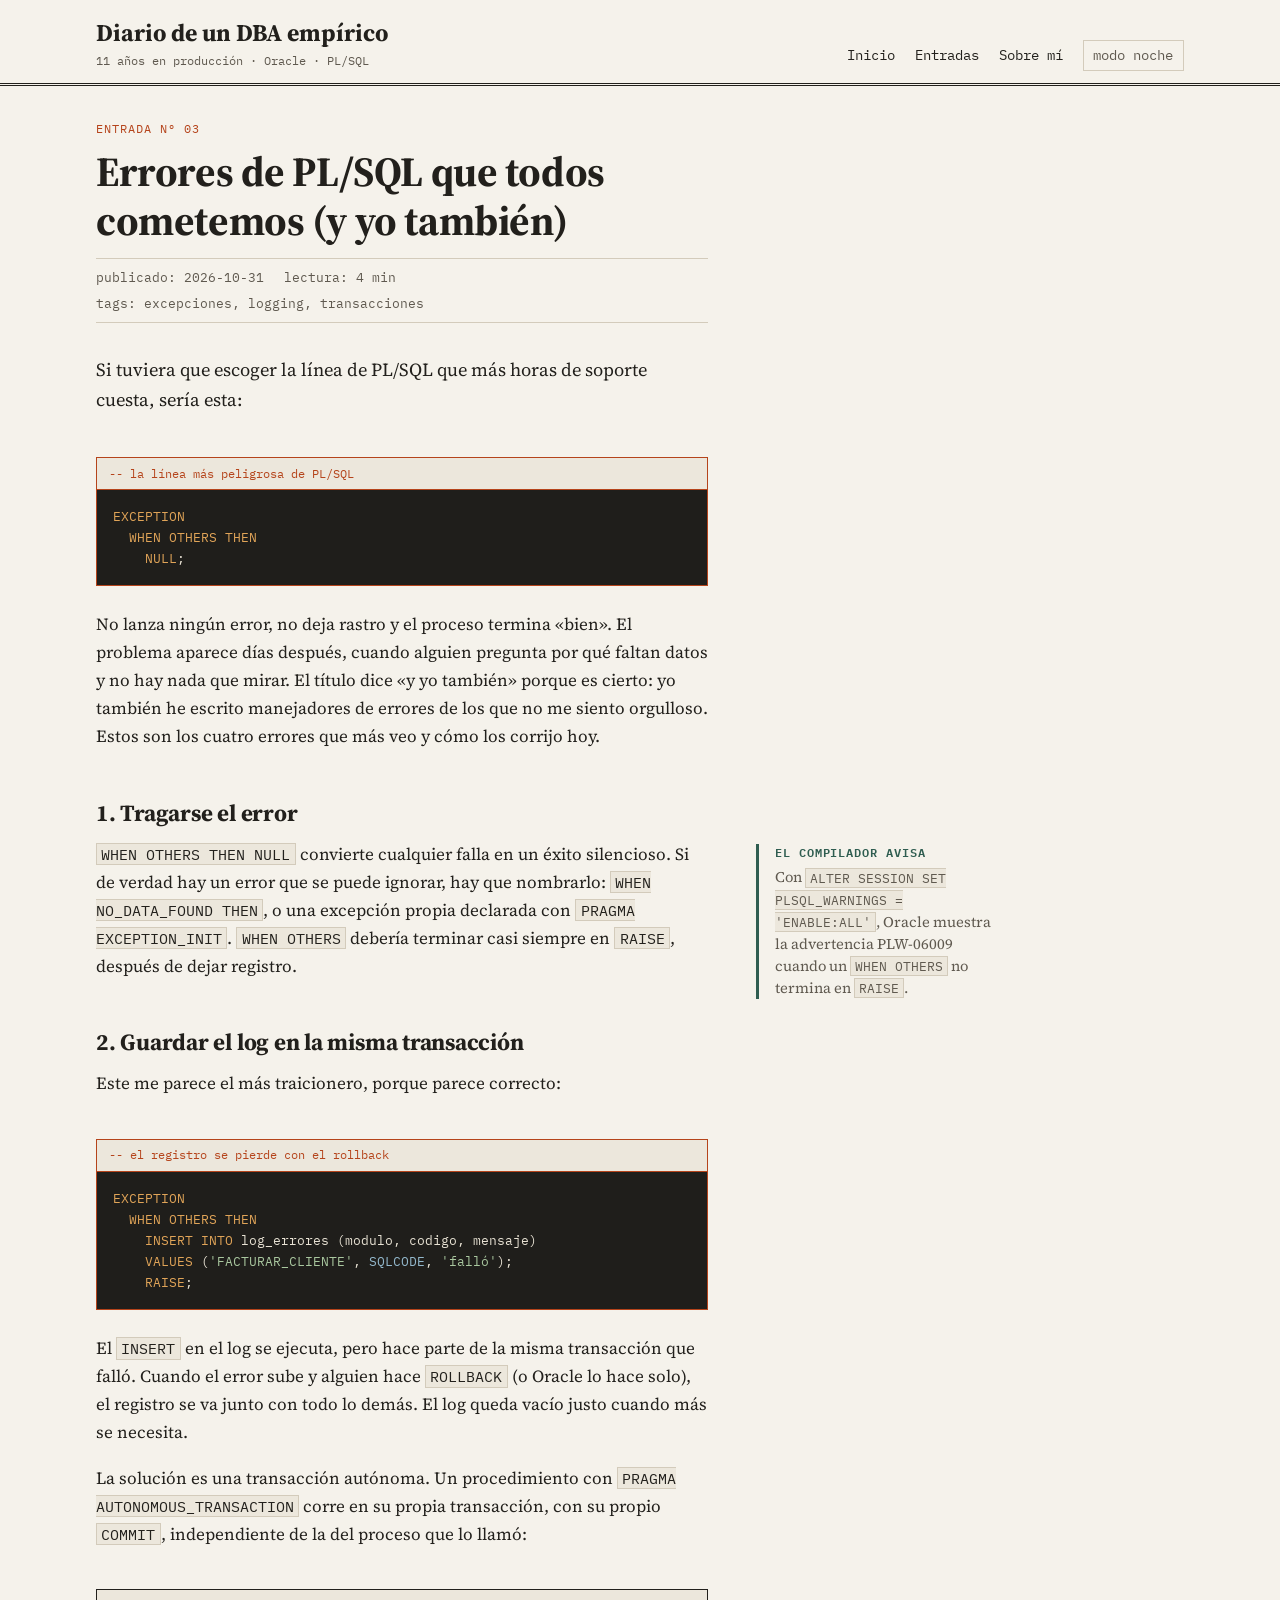
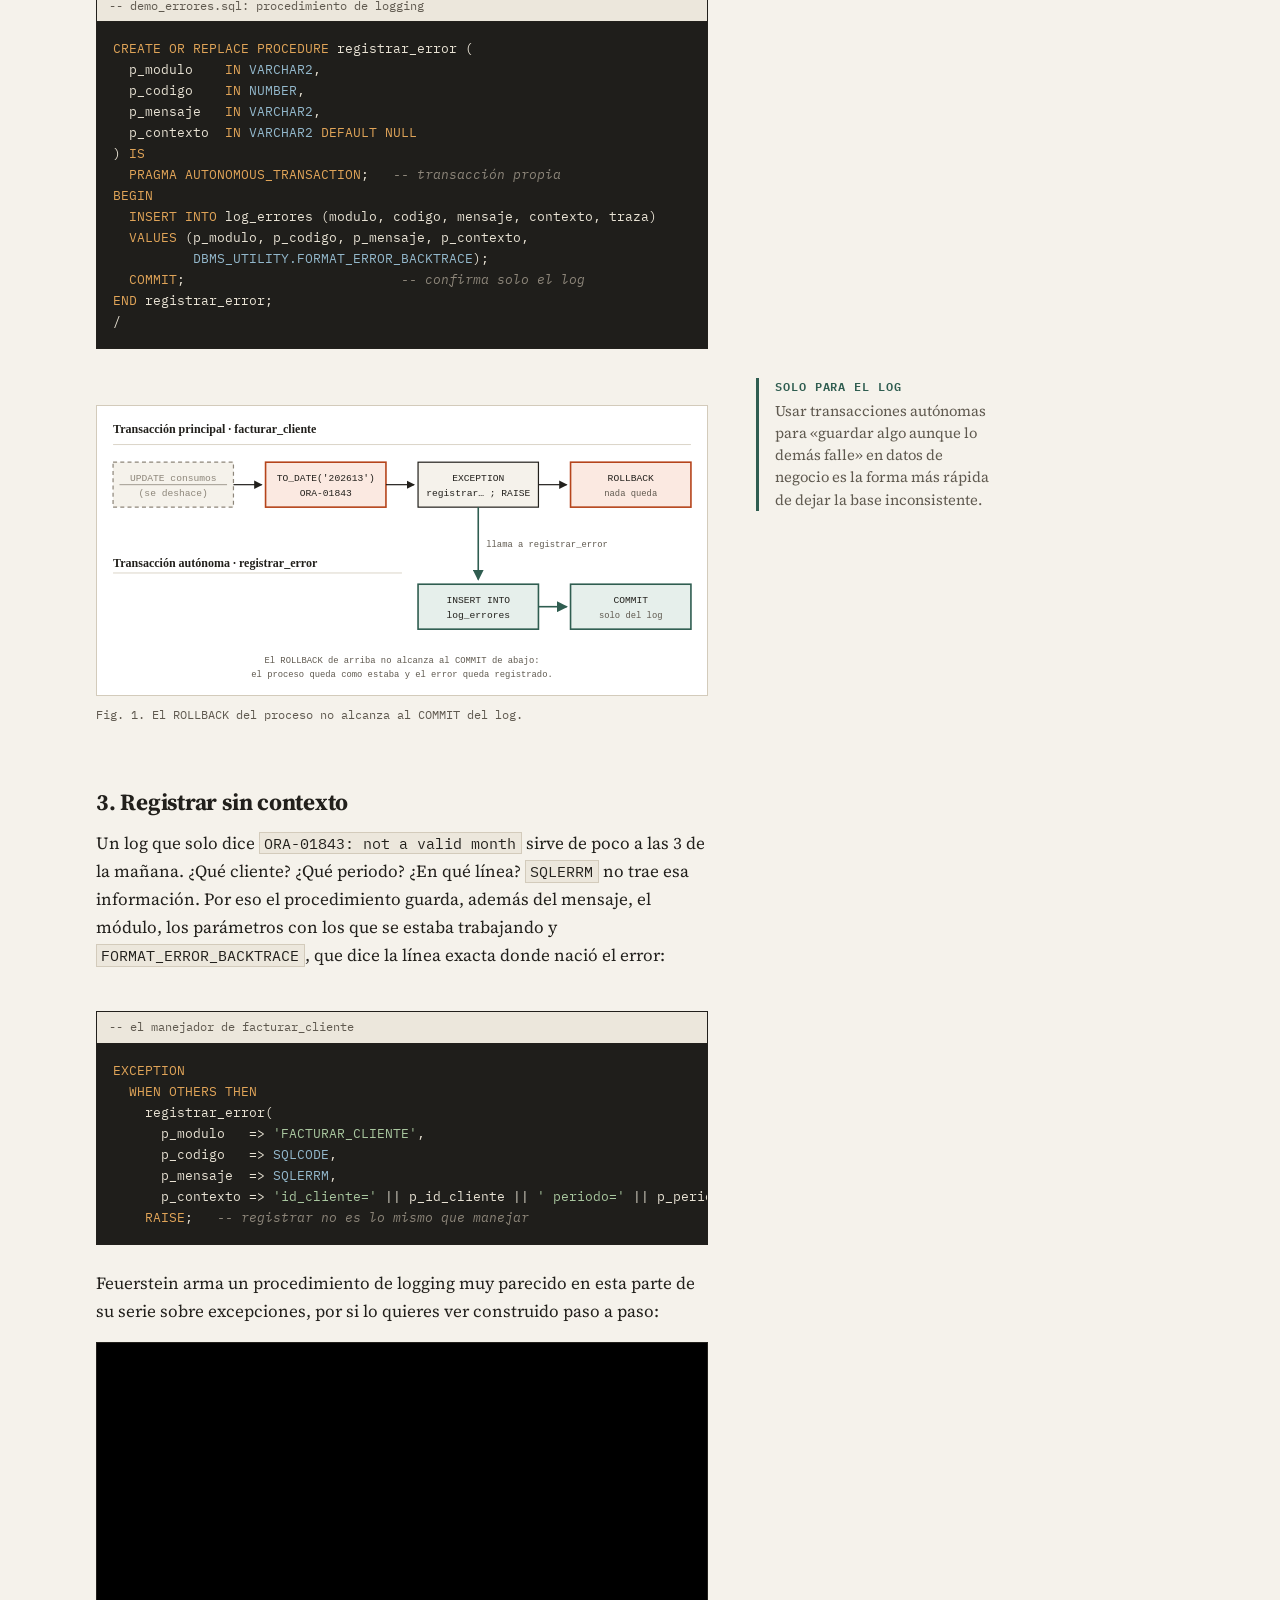
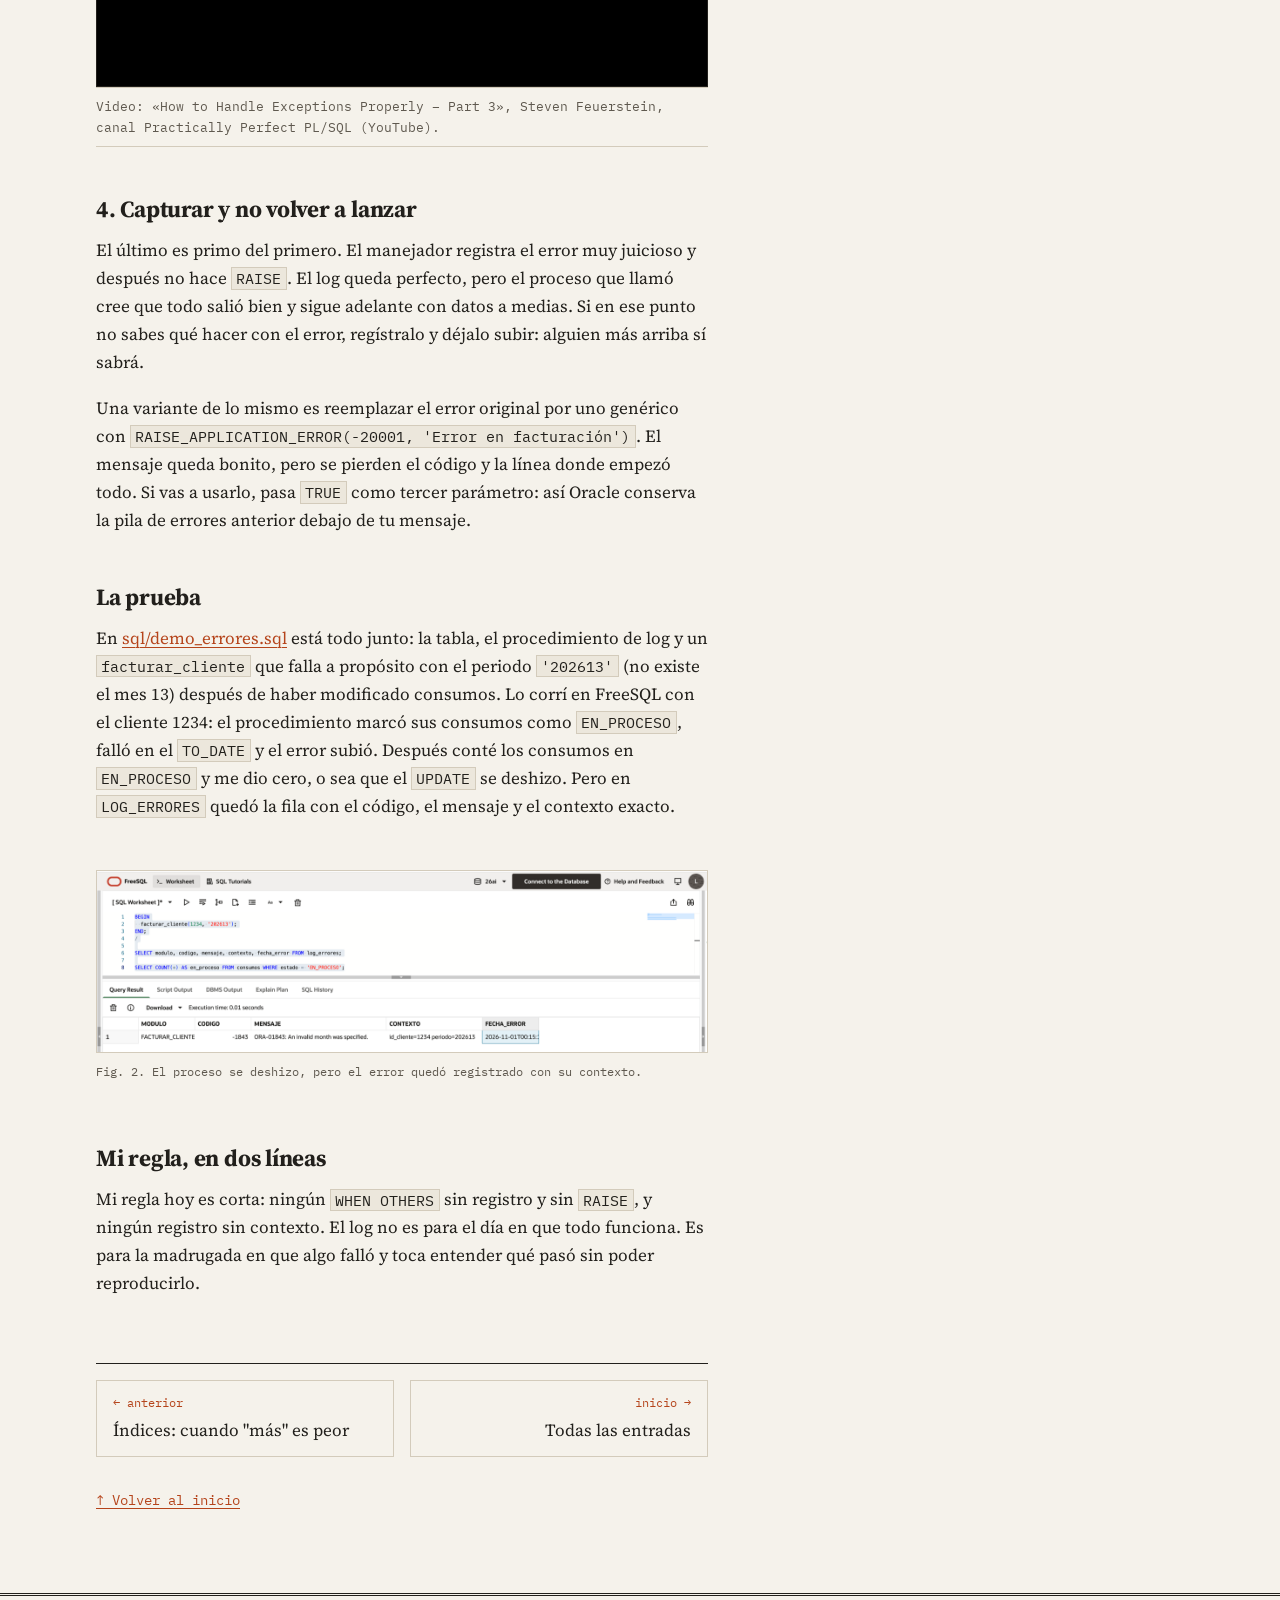
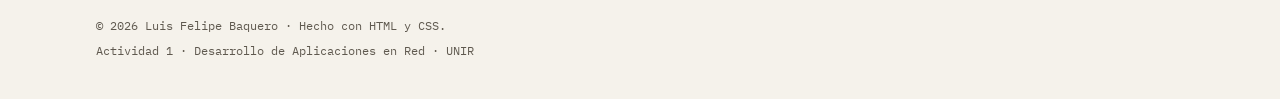
==== posts/errores-plsql.html @ 62eec266 "Blog "Diario de un DBA empírico" (Actividad 1, UNIR) Sitio estático en HTML5 y CSS3: inicio, sobre m" ====
<!DOCTYPE html>
<html lang="es">
<head>
  <meta charset="UTF-8">
  <meta name="viewport" content="width=device-width, initial-scale=1">
  <title>Errores de PL/SQL que todos cometemos (y yo también) | Diario de un DBA empírico</title>
  <meta name="description" content="Excepciones, WHEN OTHERS y cómo dejar registro de lo que falló.">

  <!-- Favicon: iniciales FB -->
  <link rel="icon" href="../img/favicon.svg" type="image/svg+xml">
  <link rel="apple-touch-icon" href="../img/apple-touch-icon.png">

  <!-- Tipografías -->
  <link rel="preconnect" href="https://fonts.googleapis.com">
  <link rel="preconnect" href="https://fonts.gstatic.com" crossorigin>
  <link rel="stylesheet" href="https://fonts.googleapis.com/css2?family=IBM+Plex+Mono:wght@400;500;600&amp;family=Source+Serif+4:ital,opsz,wght@0,8..60,400;0,8..60,700;1,8..60,400&amp;display=swap">

  <link rel="stylesheet" href="../css/styles.css">
  <script src="../js/main.js"></script>
</head>
<body>
  <a class="saltar" href="#contenido">Saltar al contenido</a>

  <header class="sitio-cabecera">
    <div class="contenedor">
      <a class="marca" href="../index.html">
        <span class="marca-nombre">Diario de un DBA empírico</span>
        <span class="marca-sub">11 años en producción · Oracle · PL/SQL</span>
      </a>
      <nav class="menu" aria-label="Menú principal">
        <ul>
          <li><a href="../index.html">Inicio</a></li>
          <li><a href="../index.html#entradas">Entradas</a></li>
          <li><a href="../about.html">Sobre mí</a></li>
          <li><button class="btn-tema" type="button">modo noche</button></li>
        </ul>
      </nav>
    </div>
  </header>

  <main id="contenido" class="contenedor">
    <article class="entrada">
      <header class="entrada-cabecera">
        <span class="antetitulo">Entrada Nº 03</span>
        <h1>Errores de PL/SQL que todos cometemos (y yo también)</h1>
        <p class="entrada-meta">
          <span>publicado: 2026-10-31</span>
          <span>lectura: 4 min</span>
          <span>tags: excepciones, logging, transacciones</span>
        </p>
      </header>

      <div class="entrada-cuerpo">
        <p>Si tuviera que escoger la línea de PL/SQL que más horas de soporte cuesta, sería esta:</p>

        <div class="codigo codigo--mal">
          <div class="codigo-titulo">-- la línea más peligrosa de PL/SQL</div>
<pre><code><span class="kw">EXCEPTION</span>
  <span class="kw">WHEN OTHERS THEN</span>
    <span class="kw">NULL</span>;</code></pre>
        </div>

        <!-- REVISAR (Felipe): el "y yo también" del título es tuyo. Si tienes un caso propio que puedas contar, este es el lugar. -->
        <p>No lanza ningún error, no deja rastro y el proceso termina «bien». El problema aparece días después, cuando alguien pregunta por qué faltan datos y no hay nada que mirar. El título dice «y yo también» porque es cierto: yo también he escrito manejadores de errores de los que no me siento orgulloso. Estos son los cuatro errores que más veo y cómo los corrijo hoy.</p>

        <h2>1. Tragarse el error</h2>
        <p><code>WHEN OTHERS THEN NULL</code> convierte cualquier falla en un éxito silencioso. Si de verdad hay un error que se puede ignorar, hay que nombrarlo: <code>WHEN NO_DATA_FOUND THEN</code>, o una excepción propia declarada con <code>PRAGMA EXCEPTION_INIT</code>. <code>WHEN OTHERS</code> debería terminar casi siempre en <code>RAISE</code>, después de dejar registro.</p>

        <aside class="nota-margen">
          <strong>El compilador avisa</strong>
          Con <code>ALTER SESSION SET PLSQL_WARNINGS = 'ENABLE:ALL'</code>, Oracle muestra la advertencia PLW-06009 cuando un <code>WHEN OTHERS</code> no termina en <code>RAISE</code>.
        </aside>

        <h2>2. Guardar el log en la misma transacción</h2>
        <p>Este me parece el más traicionero, porque parece correcto:</p>

        <div class="codigo codigo--mal">
          <div class="codigo-titulo">-- el registro se pierde con el rollback</div>
<pre><code><span class="kw">EXCEPTION</span>
  <span class="kw">WHEN OTHERS THEN</span>
    <span class="kw">INSERT INTO</span> log_errores (modulo, codigo, mensaje)
    <span class="kw">VALUES</span> (<span class="str">'FACTURAR_CLIENTE'</span>, <span class="fn">SQLCODE</span>, <span class="str">'falló'</span>);
    <span class="kw">RAISE</span>;</code></pre>
        </div>

        <p>El <code>INSERT</code> en el log se ejecuta, pero hace parte de la misma transacción que falló. Cuando el error sube y alguien hace <code>ROLLBACK</code> (o Oracle lo hace solo), el registro se va junto con todo lo demás. El log queda vacío justo cuando más se necesita.</p>

        <p>La solución es una transacción autónoma. Un procedimiento con <code>PRAGMA AUTONOMOUS_TRANSACTION</code> corre en su propia transacción, con su propio <code>COMMIT</code>, independiente de la del proceso que lo llamó:</p>

        <div class="codigo">
          <div class="codigo-titulo">-- demo_errores.sql: procedimiento de logging</div>
<pre><code><span class="kw">CREATE OR REPLACE PROCEDURE</span> registrar_error (
  p_modulo    <span class="kw">IN</span> <span class="fn">VARCHAR2</span>,
  p_codigo    <span class="kw">IN</span> <span class="fn">NUMBER</span>,
  p_mensaje   <span class="kw">IN</span> <span class="fn">VARCHAR2</span>,
  p_contexto  <span class="kw">IN</span> <span class="fn">VARCHAR2</span> <span class="kw">DEFAULT NULL</span>
) <span class="kw">IS</span>
  <span class="kw">PRAGMA AUTONOMOUS_TRANSACTION</span>;   <span class="com">-- transacción propia</span>
<span class="kw">BEGIN</span>
  <span class="kw">INSERT INTO</span> log_errores (modulo, codigo, mensaje, contexto, traza)
  <span class="kw">VALUES</span> (p_modulo, p_codigo, p_mensaje, p_contexto,
          <span class="fn">DBMS_UTILITY.FORMAT_ERROR_BACKTRACE</span>);
  <span class="kw">COMMIT</span>;                           <span class="com">-- confirma solo el log</span>
<span class="kw">END</span> registrar_error;
/</code></pre>
        </div>

        <figure>
          <img src="../img/transaccion-autonoma.svg" alt="Diagrama: la transacción principal hace un UPDATE, falla con ORA-01843 y se deshace; antes llama a registrar_error, que corre en una transacción autónoma, inserta en LOG_ERRORES y hace COMMIT." width="760" height="360">
          <figcaption>Fig. 1. El ROLLBACK del proceso no alcanza al COMMIT del log.</figcaption>
        </figure>

        <aside class="nota-margen">
          <strong>Solo para el log</strong>
          Usar transacciones autónomas para «guardar algo aunque lo demás falle» en datos de negocio es la forma más rápida de dejar la base inconsistente.
        </aside>

        <h2>3. Registrar sin contexto</h2>
        <p>Un log que solo dice <code>ORA-01843: not a valid month</code> sirve de poco a las 3 de la mañana. ¿Qué cliente? ¿Qué periodo? ¿En qué línea? <code>SQLERRM</code> no trae esa información. Por eso el procedimiento guarda, además del mensaje, el módulo, los parámetros con los que se estaba trabajando y <code>FORMAT_ERROR_BACKTRACE</code>, que dice la línea exacta donde nació el error:</p>

        <div class="codigo">
          <div class="codigo-titulo">-- el manejador de facturar_cliente</div>
<pre><code><span class="kw">EXCEPTION</span>
  <span class="kw">WHEN OTHERS THEN</span>
    registrar_error(
      p_modulo   =&gt; <span class="str">'FACTURAR_CLIENTE'</span>,
      p_codigo   =&gt; <span class="fn">SQLCODE</span>,
      p_mensaje  =&gt; <span class="fn">SQLERRM</span>,
      p_contexto =&gt; <span class="str">'id_cliente='</span> || p_id_cliente || <span class="str">' periodo='</span> || p_periodo);
    <span class="kw">RAISE</span>;   <span class="com">-- registrar no es lo mismo que manejar</span></code></pre>
        </div>

        <p>Feuerstein arma un procedimiento de logging muy parecido en esta parte de su serie sobre excepciones, por si lo quieres ver construido paso a paso:</p>
        <div class="video">
          <iframe src="https://www.youtube-nocookie.com/embed/ge46-ys9gDk" title="How to Handle Exceptions Properly, Part 3, de Steven Feuerstein" loading="lazy" allow="accelerometer; clipboard-write; encrypted-media; gyroscope; picture-in-picture; web-share" referrerpolicy="strict-origin-when-cross-origin" allowfullscreen></iframe>
        </div>
        <p class="entrada-meta">Video: «How to Handle Exceptions Properly – Part 3», Steven Feuerstein, canal Practically Perfect PL/SQL (YouTube).</p>

        <h2>4. Capturar y no volver a lanzar</h2>
        <p>El último es primo del primero. El manejador registra el error muy juicioso y después no hace <code>RAISE</code>. El log queda perfecto, pero el proceso que llamó cree que todo salió bien y sigue adelante con datos a medias. Si en ese punto no sabes qué hacer con el error, regístralo y déjalo subir: alguien más arriba sí sabrá.</p>

        <p>Una variante de lo mismo es reemplazar el error original por uno genérico con <code>RAISE_APPLICATION_ERROR(-20001, 'Error en facturación')</code>. El mensaje queda bonito, pero se pierden el código y la línea donde empezó todo. Si vas a usarlo, pasa <code>TRUE</code> como tercer parámetro: así Oracle conserva la pila de errores anterior debajo de tu mensaje.</p>

        <h2>La prueba</h2>
        <p>En <a href="../sql/demo_errores.sql">sql/demo_errores.sql</a> está todo junto: la tabla, el procedimiento de log y un <code>facturar_cliente</code> que falla a propósito con el periodo <code>'202613'</code> (no existe el mes 13) después de haber modificado consumos. Lo corrí en FreeSQL con el cliente 1234: el procedimiento marcó sus consumos como <code>EN_PROCESO</code>, falló en el <code>TO_DATE</code> y el error subió. Después conté los consumos en <code>EN_PROCESO</code> y me dio cero, o sea que el <code>UPDATE</code> se deshizo. Pero en <code>LOG_ERRORES</code> quedó la fila con el código, el mensaje y el contexto exacto.</p>

        <figure>
          <img src="../img/log-errores.png" alt="Pantallazo de Oracle FreeSQL: tras ejecutar facturar_cliente(1234, '202613'), la tabla LOG_ERRORES muestra el módulo FACTURAR_CLIENTE, el código -1843, el mensaje ORA-01843 de mes no válido y el contexto id_cliente=1234 periodo=202613." width="1400" height="416" loading="lazy">
          <figcaption>Fig. 2. El proceso se deshizo, pero el error quedó registrado con su contexto.</figcaption>
        </figure>


        <h2>Mi regla, en dos líneas</h2>
        <!-- REVISAR (Felipe): ajusta con tu propia regla. -->
        <p>Mi regla hoy es corta: ningún <code>WHEN OTHERS</code> sin registro y sin <code>RAISE</code>, y ningún registro sin contexto. El log no es para el día en que todo funciona. Es para la madrugada en que algo falló y toca entender qué pasó sin poder reproducirlo.</p>

      </div>

      <!-- Navegación entre entradas -->
      <nav class="entre-entradas" aria-label="Navegación entre entradas">
        <a class="anterior" href="indices-mas-es-peor.html"><small>← anterior</small>Índices: cuando "más" es peor</a>
        <a class="siguiente" href="../index.html"><small>inicio →</small>Todas las entradas</a>
      </nav>
      <p class="volver"><a href="../index.html">↑ Volver al inicio</a></p>
    </article>
  </main>

  <!-- PIE DE PÁGINA: componente compartido, definido en js/main.js -->
  <sitio-pie></sitio-pie>
</body>
</html>
---- css/styles.css ----
/* ==========================================================================
   Diario de un DBA empírico — hoja de estilos principal
   --------------------------------------------------------------------------
   Idea visual: un cuaderno de ingeniero. Papel cálido, tinta oscura y un
   único acento rojo "lápiz de corrección". Texto en serif para leer
   cómodo; datos (fechas, números, etiquetas) en monoespaciada, como si
   fueran líneas de un log.

   Orden del archivo:
     1. Variables (colores, tipografía, medidas)
     2. Modo oscuro
     3. Reset y base
     4. Cabecera y menú
     5. Portada (index): presentación y fichas de entradas
     6. Entrada (post): cabecera, cuerpo, notas al margen
     7. Código SQL y resaltado
     8. Figuras, tablas y video
     9. Navegación entre entradas
    10. Pie de página
    11. Utilidades y accesibilidad
    12. Pantallas medianas y grandes (móvil primero)
   ========================================================================== */


/* 1. VARIABLES ------------------------------------------------------------ */
:root {
  /* Colores del modo claro */
  --papel: #f5f2eb;          /* fondo general */
  --papel-2: #ece7dc;        /* fondo de cajas y notas */
  --tinta: #22201c;          /* texto principal */
  --tinta-suave: #5f594f;    /* texto secundario */
  --linea: #d3cbbb;          /* bordes y separadores */
  --acento: #b5441b;         /* rojo lápiz: enlaces y detalles */
  --acento-2: #2f5d50;       /* verde apagado: etiquetas */

  /* Bloques de código: siempre oscuros, como una terminal */
  --codigo-fondo: #1f1e1b;
  --codigo-texto: #e8e2d4;
  --tk-kw: #e0a458;          /* palabras clave: SELECT, BEGIN... */
  --tk-str: #a9c79f;         /* cadenas de texto */
  --tk-com: #8d867a;         /* comentarios */
  --tk-num: #e08f6f;         /* números */
  --tk-fn: #93b8cc;          /* funciones y tipos */

  /* Tipografía (Google Fonts, cargadas en cada HTML) */
  --f-texto: "Source Serif 4", Georgia, "Times New Roman", serif;
  --f-mono: "IBM Plex Mono", "Courier New", monospace;

  /* Medidas */
  --ancho-texto: 68ch;       /* largo de línea cómodo para leer */
  --ancho-sitio: 72rem;
  --gutter: 1rem;
}


/* 2. MODO OSCURO -----------------------------------------------------------
   Se activa solo si el sistema lo pide (prefers-color-scheme) o si el
   lector pulsa el botón "modo noche" (js/main.js pone data-theme).      */
@media (prefers-color-scheme: dark) {
  :root:not([data-theme="light"]) {
    --papel: #191816;
    --papel-2: #23211e;
    --tinta: #e6e1d6;
    --tinta-suave: #a59f92;
    --linea: #3b3833;
    --acento: #e2805a;
    --acento-2: #86b8a7;
    --codigo-fondo: #0f0f0e;
  }
}
:root[data-theme="dark"] {
  --papel: #191816;
  --papel-2: #23211e;
  --tinta: #e6e1d6;
  --tinta-suave: #a59f92;
  --linea: #3b3833;
  --acento: #e2805a;
  --acento-2: #86b8a7;
  --codigo-fondo: #0f0f0e;
}


/* 3. RESET Y BASE --------------------------------------------------------- */
*,
*::before,
*::after { box-sizing: border-box; }

html { -webkit-text-size-adjust: 100%; }

body {
  margin: 0;
  background: var(--papel);
  color: var(--tinta);
  font-family: var(--f-texto);
  font-size: 1.0625rem;      /* 17px: la serif se lee mejor un poco grande */
  line-height: 1.65;
}

img, svg, video, iframe { max-width: 100%; display: block; }

h1, h2, h3 {
  line-height: 1.2;
  font-weight: 700;
  letter-spacing: -0.01em;
  margin: 2rem 0 0.75rem;
}
h1 { font-size: 2rem; }
h2 { font-size: 1.45rem; }
h3 { font-size: 1.15rem; }

p { margin: 0 0 1.1rem; }

a {
  color: var(--acento);
  text-decoration-thickness: 1px;
  text-underline-offset: 3px;
}
a:hover { text-decoration-thickness: 2px; }

::selection { background: var(--acento); color: var(--papel); }

/* Contenedor centrado con margen lateral de 16px en móvil */
.contenedor {
  width: 100%;
  max-width: var(--ancho-sitio);
  margin: 0 auto;
  padding: 0 var(--gutter);
}


/* 4. CABECERA Y MENÚ -------------------------------------------------------
   Doble línea inferior, como el cabezote de un periódico viejo.          */
.sitio-cabecera {
  border-bottom: 3px double var(--tinta);
  padding: 1.25rem 0 0.75rem;
}

.sitio-cabecera .contenedor {
  display: flex;
  flex-direction: column;
  gap: 0.75rem;
}

.marca {
  color: var(--tinta);
  text-decoration: none;
  display: block;
}
.marca-nombre {
  display: block;
  font-size: 1.5rem;
  font-weight: 700;
  line-height: 1.1;
}
.marca-sub {
  display: block;
  font-family: var(--f-mono);
  font-size: 0.75rem;
  color: var(--tinta-suave);
  margin-top: 0.3rem;
}

.menu ul {
  list-style: none;
  margin: 0;
  padding: 0;
  display: flex;
  flex-wrap: wrap;
  align-items: center;
  gap: 0.25rem 1.25rem;
  font-family: var(--f-mono);
  font-size: 0.85rem;
}
.menu a {
  color: var(--tinta);
  text-decoration: none;
  padding: 0.25rem 0;
  border-bottom: 2px solid transparent;
}
.menu a:hover { border-bottom-color: var(--linea); }
/* Página actual: subrayado rojo (se marca con aria-current en el HTML) */
.menu a[aria-current="page"] { border-bottom-color: var(--acento); }

/* Botón de modo noche: texto, sin íconos */
.btn-tema {
  font: inherit;
  color: var(--tinta-suave);
  background: none;
  border: 1px solid var(--linea);
  padding: 0.2rem 0.6rem;
  cursor: pointer;
}
.btn-tema:hover { color: var(--tinta); border-color: var(--tinta-suave); }


/* 5. PORTADA ---------------------------------------------------------------- */
.presentacion {
  padding: 2.5rem 0 1.5rem;
  max-width: var(--ancho-texto);
}
.presentacion h1 { margin-top: 0; font-size: 2.1rem; }
.presentacion p { color: var(--tinta-suave); font-size: 1.1rem; }

/* Presentación con foto: en móvil la foto va debajo, pequeña;
   en pantallas medianas se pone a la derecha del texto (ver sección 12). */
.presentacion--foto { max-width: none; display: grid; gap: 1.5rem; }
.presentacion-texto { max-width: var(--ancho-texto); }
.retrato.retrato--inicio {
  display: block;
  max-width: 10rem;
  margin: 0;
  transform: rotate(2deg);
}
.retrato.retrato--inicio:hover { transform: rotate(0deg); }

/* Etiqueta pequeña en mono encima de títulos ("Entrada Nº 01", etc.) */
.antetitulo {
  display: block;
  font-family: var(--f-mono);
  font-size: 0.78rem;
  color: var(--acento);
  text-transform: uppercase;
  letter-spacing: 0.08em;
  margin-bottom: 0.5rem;
}

.seccion-titulo {
  font-family: var(--f-mono);
  font-size: 0.85rem;
  font-weight: 500;
  text-transform: uppercase;
  letter-spacing: 0.08em;
  color: var(--tinta-suave);
  border-top: 1px solid var(--tinta);
  padding-top: 0.6rem;
  margin: 2rem 0 1.25rem;
}

/* Fichas de entradas: inspiradas en las fichas de biblioteca.
   Esquinas rectas, borde fino y una franja superior con número y fecha. */
.fichas {
  list-style: none;
  margin: 0 0 3rem;
  padding: 0;
  display: grid;
  gap: 1.5rem;
}

.ficha {
  background: var(--papel);
  border: 1px solid var(--tinta);
  display: flex;
  flex-direction: column;
  transition: transform 0.15s ease, box-shadow 0.15s ease;
}
/* Al pasar el mouse la ficha "se levanta" del montón */
.ficha:hover {
  transform: translate(-3px, -3px);
  box-shadow: 4px 4px 0 var(--tinta);
}

.ficha-franja {
  display: flex;
  justify-content: space-between;
  font-family: var(--f-mono);
  font-size: 0.75rem;
  color: var(--tinta-suave);
  border-bottom: 1px solid var(--linea);
  padding: 0.45rem 0.9rem;
}
.ficha-franja .num { color: var(--acento); font-weight: 600; }

.ficha-img {
  border-bottom: 1px solid var(--linea);
  background: var(--papel-2);
}
.ficha-img { background: #fff; }
.ficha-img img { width: 100%; height: auto; aspect-ratio: 16 / 9; object-fit: contain; padding: 0.5rem; }

.ficha-cuerpo { padding: 1rem 0.9rem 1.1rem; flex: 1; display: flex; flex-direction: column; }
.ficha h3 { margin: 0 0 0.5rem; font-size: 1.2rem; }
.ficha h3 a { color: var(--tinta); text-decoration: none; }
/* El enlace del título cubre toda la ficha para que sea fácil de tocar en el móvil */
.ficha h3 a::after { content: ""; position: absolute; inset: 0; }
.ficha { position: relative; }
.ficha p { font-size: 0.98rem; color: var(--tinta-suave); margin-bottom: 0.9rem; }
.ficha-pie {
  margin-top: auto;
  font-family: var(--f-mono);
  font-size: 0.78rem;
  color: var(--acento);
}


/* 6. ENTRADA ---------------------------------------------------------------- */
.entrada { padding: 2rem 0 1rem; }

.entrada-cabecera { max-width: var(--ancho-texto); margin-bottom: 2rem; }
.entrada-cabecera h1 { margin-top: 0; }

/* Línea de datos debajo del título, estilo log */
.entrada-meta {
  font-family: var(--f-mono);
  font-size: 0.8rem;
  color: var(--tinta-suave);
  border-top: 1px solid var(--linea);
  border-bottom: 1px solid var(--linea);
  padding: 0.5rem 0;
  display: flex;
  flex-wrap: wrap;
  gap: 0.25rem 1.25rem;
}

.entrada-cuerpo { max-width: var(--ancho-texto); }
.entrada-cuerpo > p:first-of-type { font-size: 1.15rem; }

.entrada-cuerpo ul,
.entrada-cuerpo ol { padding-left: 1.3rem; margin: 0 0 1.1rem; }
.entrada-cuerpo li { margin-bottom: 0.35rem; }

.entrada-cuerpo blockquote {
  margin: 1.5rem 0;
  padding: 0 0 0 1rem;
  border-left: 3px solid var(--acento);
  font-style: italic;
  color: var(--tinta-suave);
}

/* Código dentro de un párrafo */
:not(pre) > code {
  font-family: var(--f-mono);
  font-size: 0.88em;
  background: var(--papel-2);
  border: 1px solid var(--linea);
  padding: 0.05em 0.3em;
}

/* Nota al margen: en móvil es una caja con borde izquierdo;
   en pantallas grandes se va a la columna de la derecha (ver sección 12). */
.nota-margen {
  font-size: 0.92rem;
  line-height: 1.5;
  color: var(--tinta-suave);
  background: var(--papel-2);
  border-left: 3px solid var(--acento-2);
  padding: 0.75rem 1rem;
  margin: 1.5rem 0;
}
.nota-margen strong {
  display: block;
  font-family: var(--f-mono);
  font-size: 0.72rem;
  font-weight: 600;
  text-transform: uppercase;
  letter-spacing: 0.08em;
  color: var(--acento-2);
  margin-bottom: 0.3rem;
}


/* 7. CÓDIGO SQL Y RESALTADO -------------------------------------------------
   El resaltado se hace a mano con <span class="kw|str|com|num|fn">, sin
   librerías externas. Así funciona sin internet y pasa el validador.     */
.codigo {
  margin: 1.5rem 0;
  border: 1px solid var(--tinta);
}
/* Franja superior con el nombre del archivo */
.codigo-titulo {
  font-family: var(--f-mono);
  font-size: 0.75rem;
  color: var(--tinta-suave);
  background: var(--papel-2);
  border-bottom: 1px solid var(--tinta);
  padding: 0.35rem 0.75rem;
}
.codigo pre {
  margin: 0;
  padding: 1rem;
  overflow-x: auto;             /* en móvil el código hace scroll, la página no */
  background: var(--codigo-fondo);
  color: var(--codigo-texto);
  font-family: var(--f-mono);
  font-size: 0.82rem;
  line-height: 1.6;
  tab-size: 2;
}
.codigo code { font-family: inherit; }

.kw  { color: var(--tk-kw); }
.str { color: var(--tk-str); }
.com { color: var(--tk-com); font-style: italic; }
.num { color: var(--tk-num); }
.fn  { color: var(--tk-fn); }

/* Variante para código "malo" (lo que no hay que hacer) */
.codigo--mal { border-color: var(--acento); }
.codigo--mal .codigo-titulo { color: var(--acento); border-bottom-color: var(--acento); }


/* 8. FIGURAS, TABLAS Y VIDEO ------------------------------------------------ */
figure { margin: 2rem 0; }
figure img { width: 100%; height: auto; border: 1px solid var(--linea); background: #fff; }
figcaption {
  font-family: var(--f-mono);
  font-size: 0.78rem;
  color: var(--tinta-suave);
  margin-top: 0.5rem;
}

/* Los SVG propios tienen fondo blanco; en modo oscuro se baja un poco el brillo */
:root[data-theme="dark"] figure img { filter: brightness(0.9); }
@media (prefers-color-scheme: dark) {
  :root:not([data-theme="light"]) figure img { filter: brightness(0.9); }
}

/* Foto de la página "Sobre mí": marco tipo foto impresa, levemente girada */
.retrato {
  max-width: 16rem;
  margin: 0 0 2rem;
  background: #fff;
  padding: 0.6rem 0.6rem 0.4rem;
  border: 1px solid var(--linea);
  transform: rotate(-1.5deg);
}
.retrato img { border: 0; width: 100%; height: auto; }

.tabla-scroll { overflow-x: auto; margin: 1.5rem 0; }
table {
  width: 100%;
  border-collapse: collapse;
  font-size: 0.92rem;
}
th, td {
  text-align: left;
  padding: 0.5rem 0.75rem;
  border-bottom: 1px solid var(--linea);
  vertical-align: top;
}
th {
  font-family: var(--f-mono);
  font-size: 0.75rem;
  font-weight: 600;
  text-transform: uppercase;
  letter-spacing: 0.05em;
  border-bottom: 2px solid var(--tinta);
}

/* Video de YouTube responsive: la caja mantiene 16:9 en cualquier ancho */
.video {
  position: relative;
  aspect-ratio: 16 / 9;
  border: 1px solid var(--tinta);
  background: #000;
}
.video iframe {
  position: absolute;
  inset: 0;
  width: 100%;
  height: 100%;
  border: 0;
}


/* 9. NAVEGACIÓN ENTRE ENTRADAS --------------------------------------------- */
.entre-entradas {
  max-width: var(--ancho-texto);
  margin: 3rem 0 2rem;
  border-top: 1px solid var(--tinta);
  padding-top: 1rem;
  display: grid;
  gap: 1rem;
}
.entre-entradas a {
  display: block;
  text-decoration: none;
  color: var(--tinta);
  border: 1px solid var(--linea);
  padding: 0.75rem 1rem;
}
.entre-entradas a:hover { border-color: var(--tinta); }
.entre-entradas small {
  display: block;
  font-family: var(--f-mono);
  font-size: 0.75rem;
  color: var(--acento);
  margin-bottom: 0.2rem;
}
.entre-entradas .siguiente { text-align: right; }
.volver {
  font-family: var(--f-mono);
  font-size: 0.85rem;
}


/* 10. PIE DE PÁGINA --------------------------------------------------------- */
/* <sitio-pie> es el componente de js/main.js; los elementos propios son
   "inline" por defecto, así que se le dice que se comporte como bloque. */
sitio-pie { display: block; }

.sitio-pie {
  border-top: 3px double var(--tinta);
  margin-top: 3rem;
  padding: 1.25rem 0 2rem;
  font-family: var(--f-mono);
  font-size: 0.75rem;
  color: var(--tinta-suave);
}
.sitio-pie p { margin: 0 0 0.35rem; }


/* 11. UTILIDADES Y ACCESIBILIDAD ------------------------------------------- */
/* Enlace "saltar al contenido": invisible hasta que se navega con teclado */
.saltar {
  position: absolute;
  left: -999px;
  top: 0;
  background: var(--tinta);
  color: var(--papel);
  padding: 0.5rem 1rem;
  z-index: 10;
}
.saltar:focus { left: 0; }

:focus-visible { outline: 2px solid var(--acento); outline-offset: 2px; }

/* Si el usuario pidió menos animación, se respeta */
@media (prefers-reduced-motion: reduce) {
  * { transition: none !important; }
}


/* 12. PANTALLAS MEDIANAS Y GRANDES ---------------------------------------- */
@media (min-width: 48rem) {               /* desde 768px */
  :root { --gutter: 2rem; }
  h1 { font-size: 2.6rem; }
  .presentacion h1 { font-size: 2.8rem; }

  .sitio-cabecera .contenedor {
    flex-direction: row;
    justify-content: space-between;
    align-items: flex-end;
  }

  .fichas { grid-template-columns: repeat(2, 1fr); }

  .presentacion--foto { grid-template-columns: minmax(0, 1fr) 13rem; align-items: center; column-gap: 3rem; }
  .retrato.retrato--inicio { max-width: 13rem; justify-self: end; }

  .entre-entradas { grid-template-columns: 1fr 1fr; }
}

@media (min-width: 68rem) {               /* desde ~1090px */
  .fichas { grid-template-columns: repeat(3, 1fr); }

  /* La entrada pasa a dos columnas: texto + margen para notas */
  .entrada-cuerpo {
    max-width: none;
    display: grid;
    grid-template-columns: minmax(0, var(--ancho-texto)) 15rem;
    column-gap: 3rem;
  }
  .entrada-cuerpo > * { grid-column: 1; }
  /* En "Sobre mí" la foto va en la columna derecha */
  .entrada-cuerpo > .retrato {
    grid-column: 2;
    grid-row: 1 / span 4;
    align-self: start;
  }
  .entrada-cuerpo > .nota-margen {
    grid-column: 2;
    grid-row: span 3;              /* queda al lado del párrafo que la precede en el HTML */
    align-self: start;
    margin-top: 0.3rem;
    background: none;
    padding: 0 0 0 1rem;
  }
  /* Nota que se queda dentro del texto (cuando la columna derecha ya está ocupada) */
  .entrada-cuerpo > .nota-margen.nota-inline {
    grid-column: 1;
    grid-row: auto;
    background: var(--papel-2);
    padding: 0.75rem 1rem;
  }
}
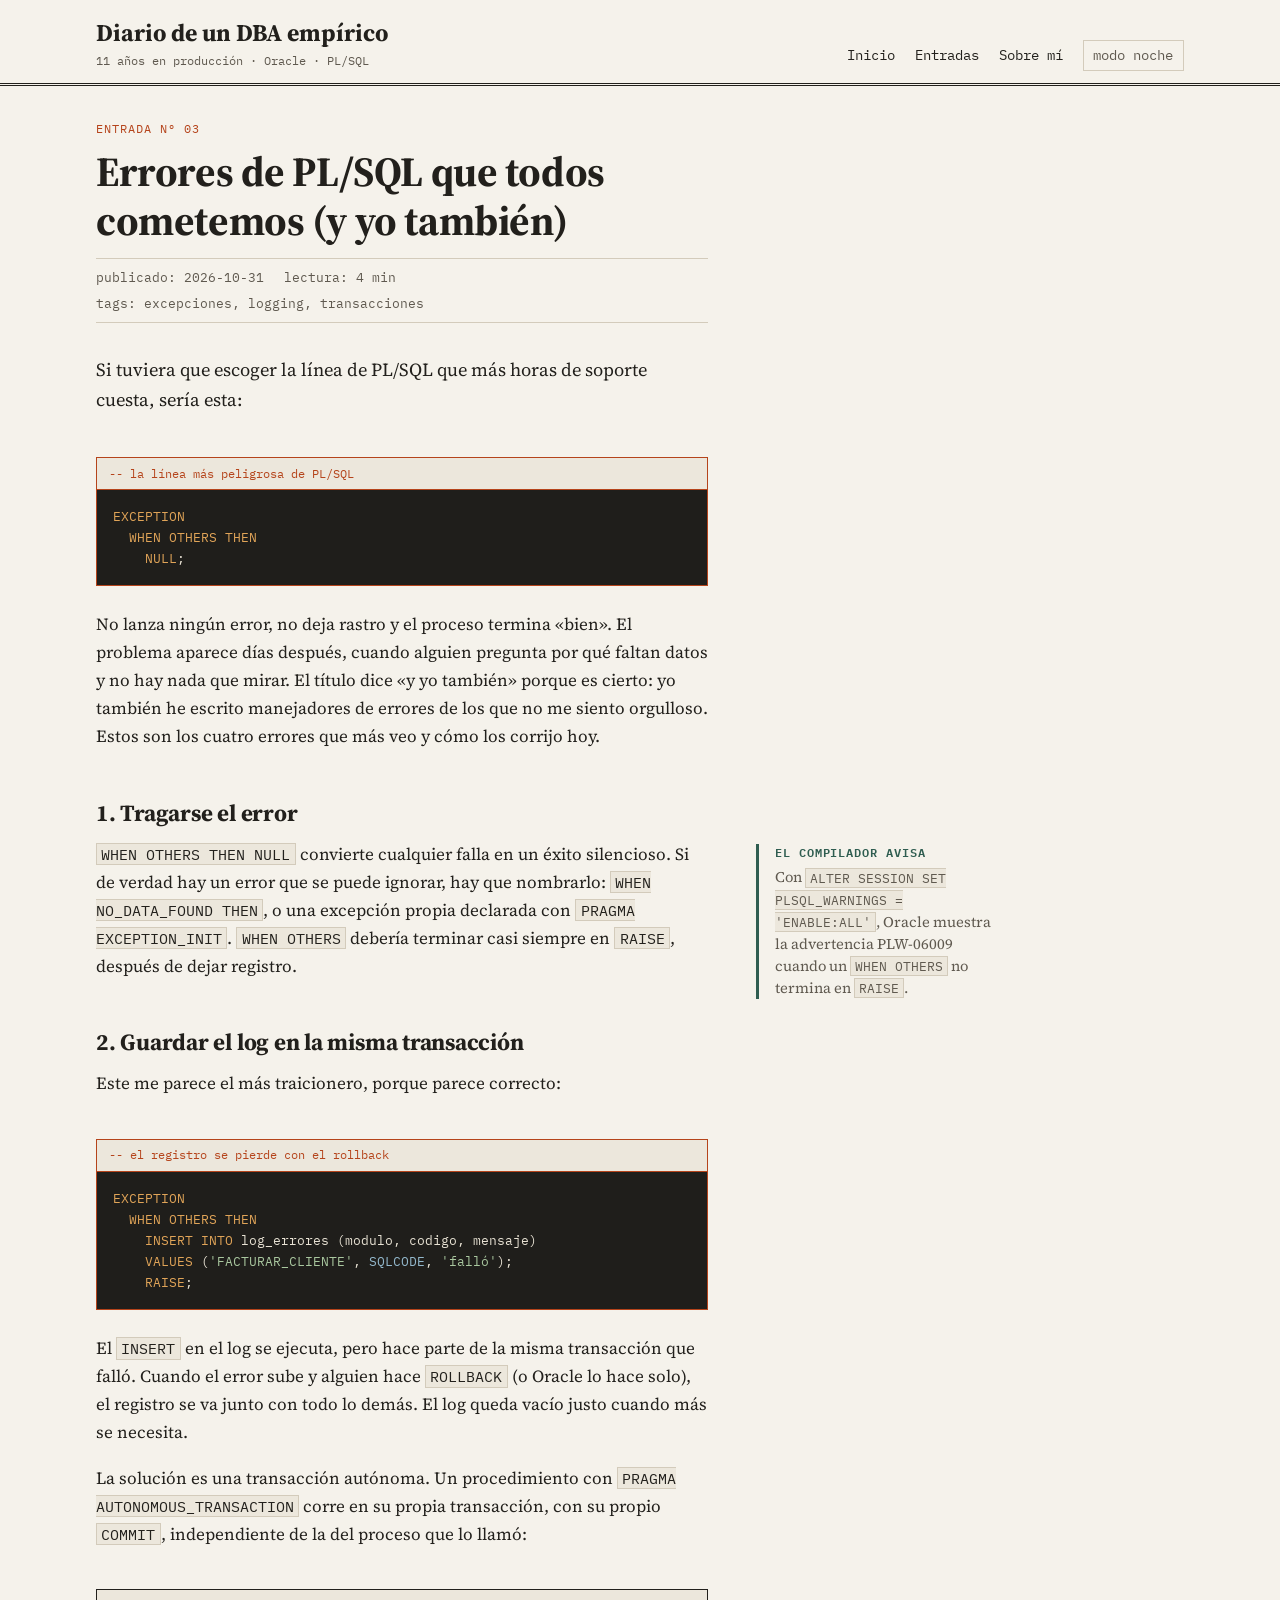
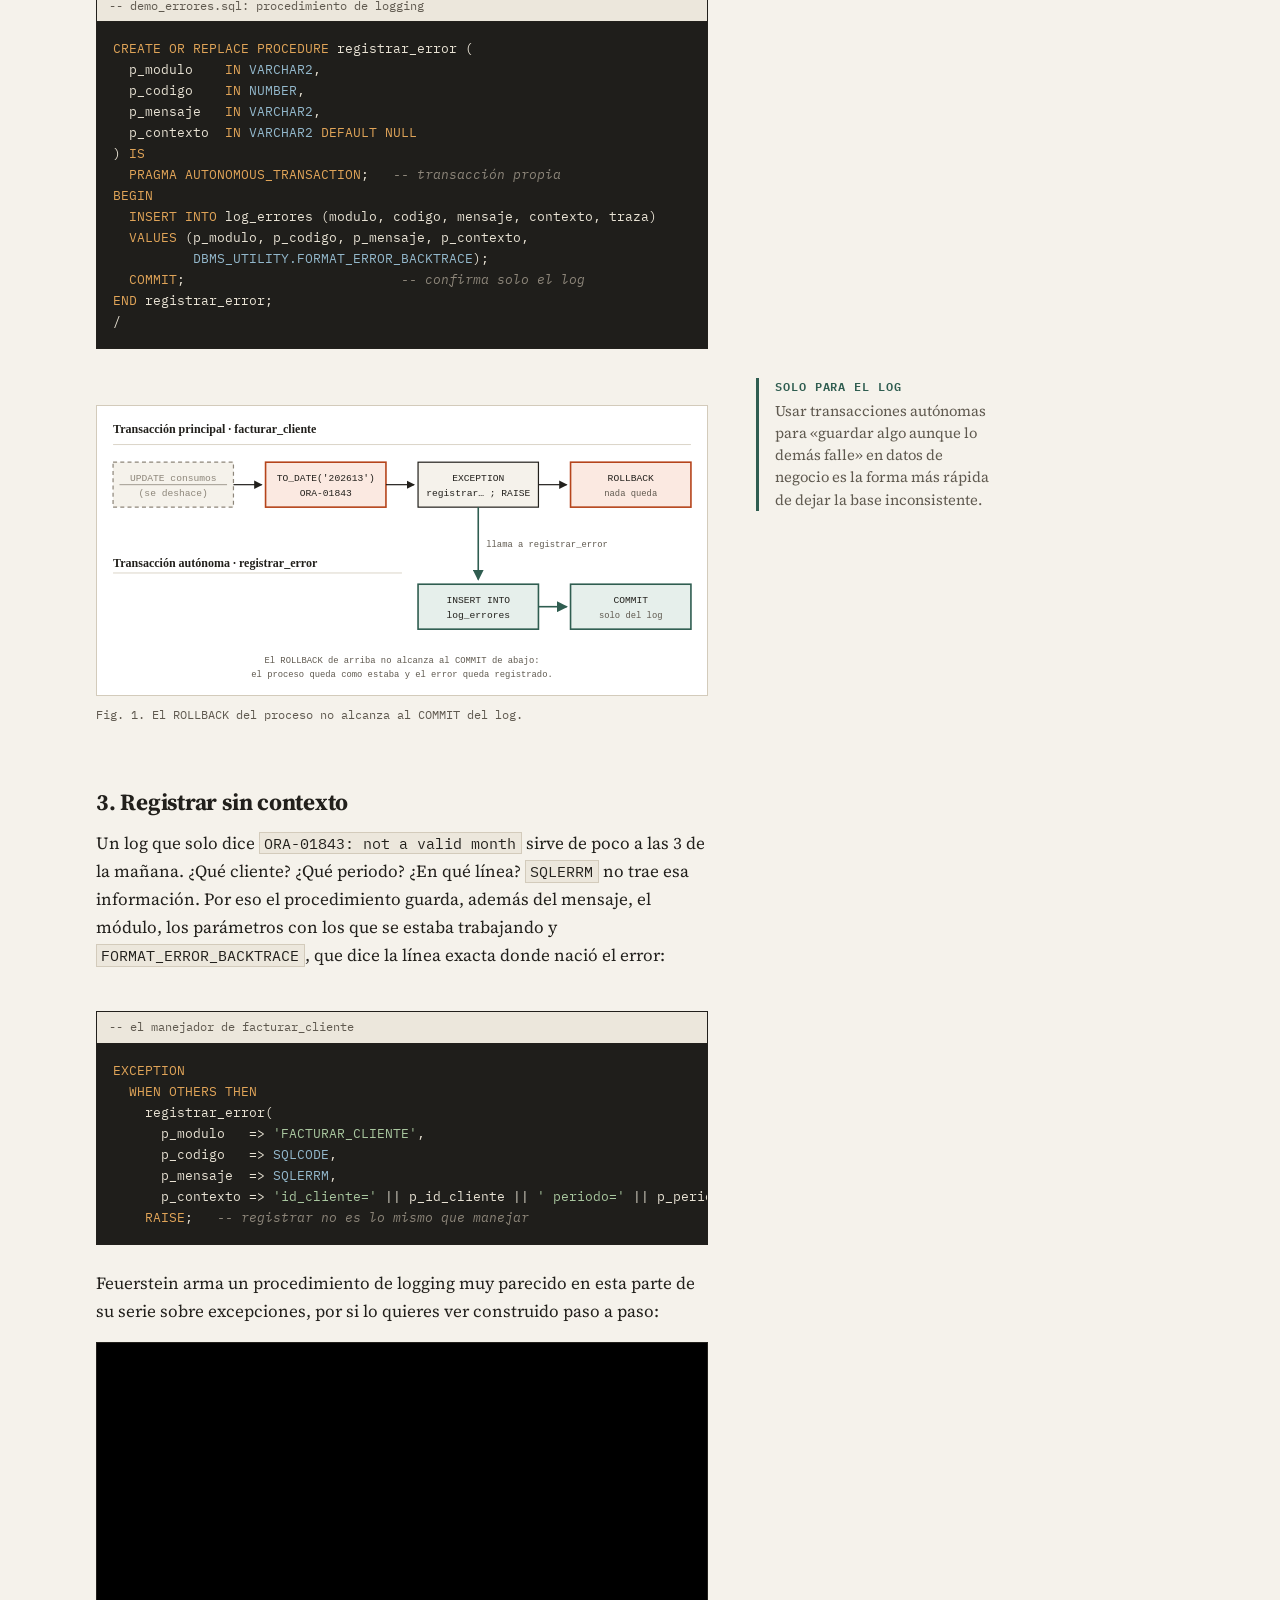
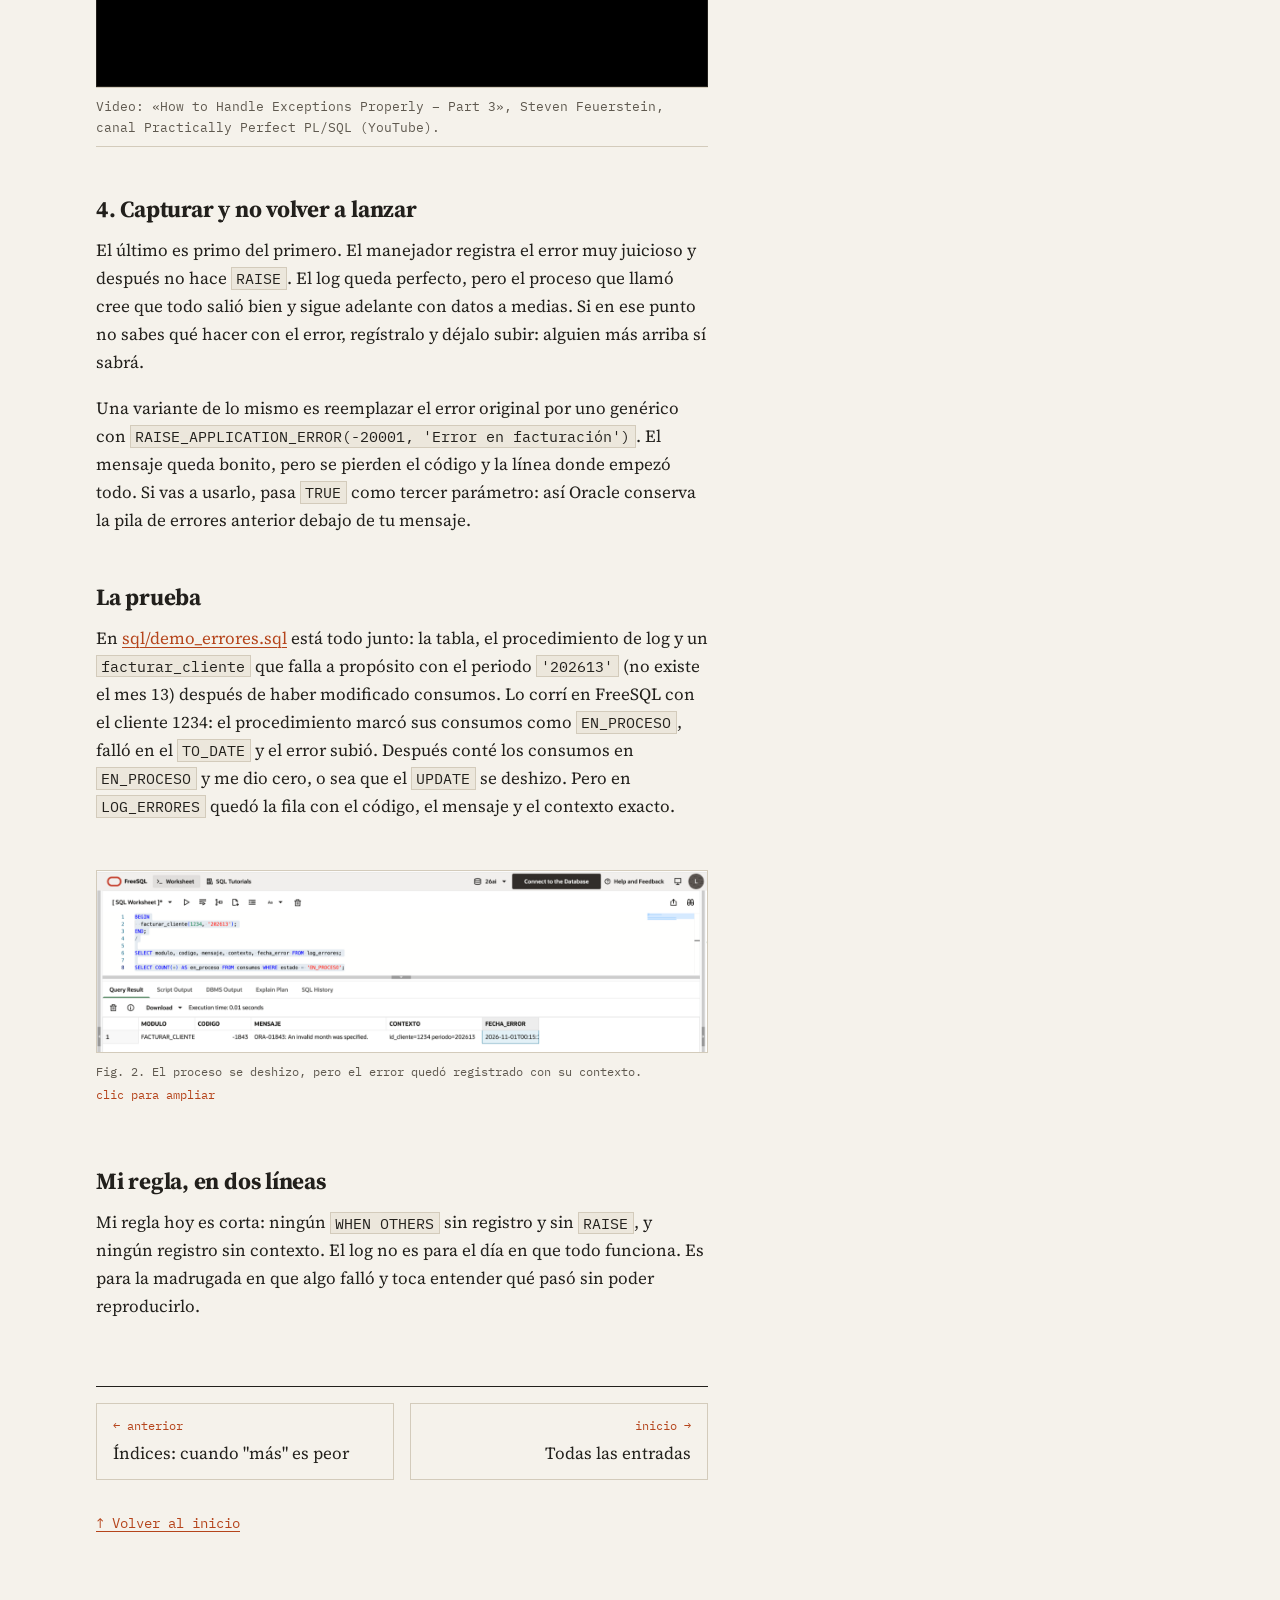
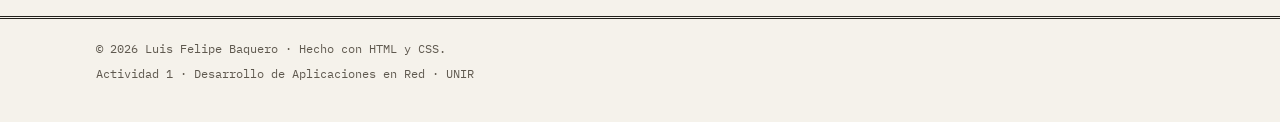
==== commit 981a6241: "Pantallazos ampliables en las entradas Cada pantallazo PNG abre en tamaño completo en una pestaña nu" ====
--- a/posts/errores-plsql.html
+++ b/posts/errores-plsql.html
@@ -145,8 +145,10 @@
         <p>En <a href="../sql/demo_errores.sql">sql/demo_errores.sql</a> está todo junto: la tabla, el procedimiento de log y un <code>facturar_cliente</code> que falla a propósito con el periodo <code>'202613'</code> (no existe el mes 13) después de haber modificado consumos. Lo corrí en FreeSQL con el cliente 1234: el procedimiento marcó sus consumos como <code>EN_PROCESO</code>, falló en el <code>TO_DATE</code> y el error subió. Después conté los consumos en <code>EN_PROCESO</code> y me dio cero, o sea que el <code>UPDATE</code> se deshizo. Pero en <code>LOG_ERRORES</code> quedó la fila con el código, el mensaje y el contexto exacto.</p>
 
         <figure>
-          <img src="../img/log-errores.png" alt="Pantallazo de Oracle FreeSQL: tras ejecutar facturar_cliente(1234, '202613'), la tabla LOG_ERRORES muestra el módulo FACTURAR_CLIENTE, el código -1843, el mensaje ORA-01843 de mes no válido y el contexto id_cliente=1234 periodo=202613." width="1400" height="416" loading="lazy">
-          <figcaption>Fig. 2. El proceso se deshizo, pero el error quedó registrado con su contexto.</figcaption>
+          <a class="ampliable" href="../img/log-errores.png" target="_blank" rel="noopener" title="Abrir la imagen en tamaño completo">
+            <img src="../img/log-errores.png" alt="Pantallazo de Oracle FreeSQL: tras ejecutar facturar_cliente(1234, '202613'), la tabla LOG_ERRORES muestra el módulo FACTURAR_CLIENTE, el código -1843, el mensaje ORA-01843 de mes no válido y el contexto id_cliente=1234 periodo=202613." width="1400" height="416" loading="lazy">
+          </a>
+          <figcaption>Fig. 2. El proceso se deshizo, pero el error quedó registrado con su contexto.<span class="ampliar">clic para ampliar</span></figcaption>
         </figure>
 
 
--- a/css/styles.css
+++ b/css/styles.css
@@ -407,6 +407,11 @@
   color: var(--tinta-suave);
   margin-top: 0.5rem;
 }
+
+/* Pantallazos que se abren en tamaño completo al hacer clic */
+.ampliable { display: block; cursor: zoom-in; }
+.ampliable:hover img { border-color: var(--acento); }
+.ampliar { display: block; margin-top: 0.15rem; color: var(--acento); }
 
 /* Los SVG propios tienen fondo blanco; en modo oscuro se baja un poco el brillo */
 :root[data-theme="dark"] figure img { filter: brightness(0.9); }
